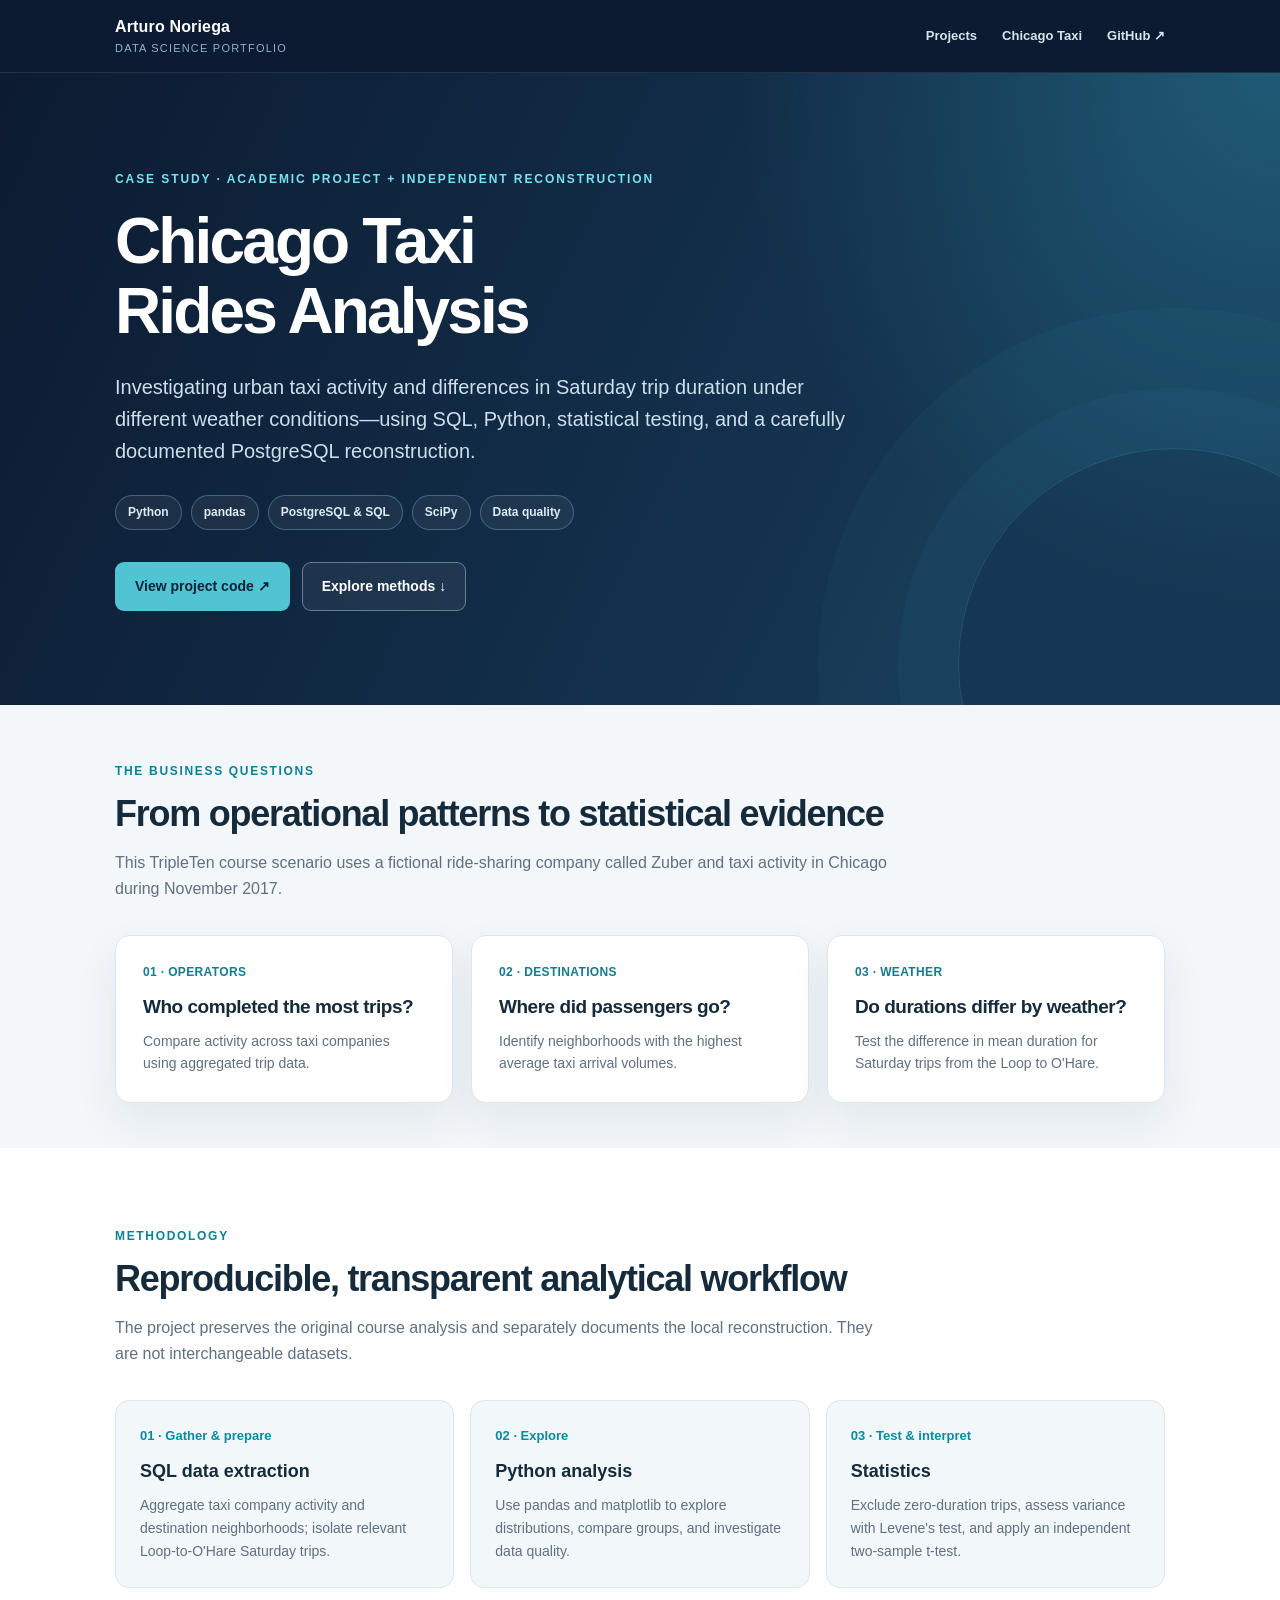
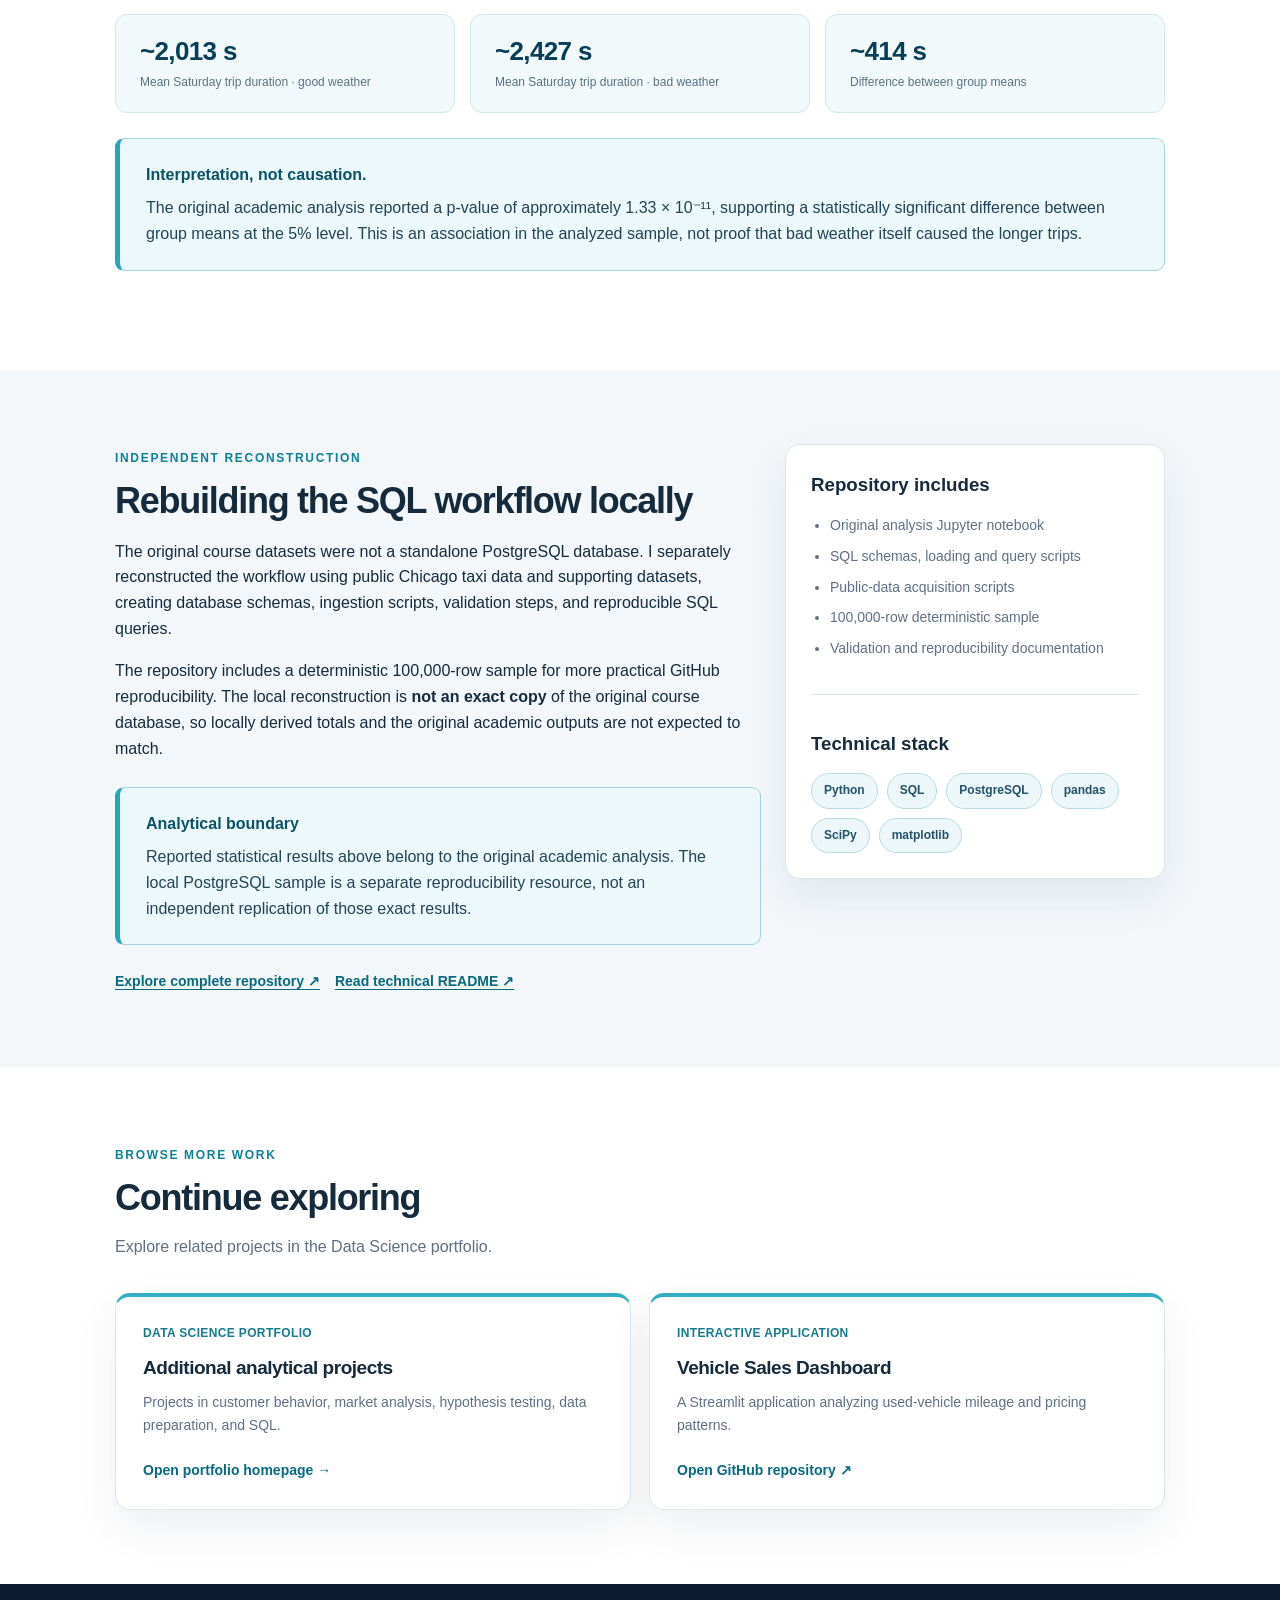
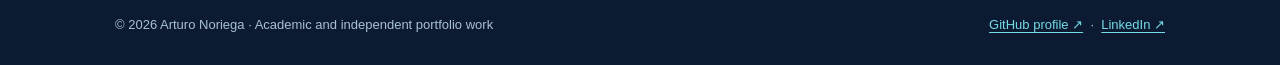
==== docs/chicago-taxi/index.html @ 53fd43b6 "Add GitHub Pages portfolio website" ====
<!doctype html><html lang="en"><head><meta charset="utf-8"><meta name="viewport" content="width=device-width, initial-scale=1"><meta name="theme-color" content="#0c1b31"><meta name="robots" content="index,follow"><meta property="og:type" content="website"><meta property="og:locale" content="en_US"><meta property="og:site_name" content="Data Science Portfolio — Arturo Noriega"><title>Chicago Taxi Rides Analysis | Python, SQL & Statistics</title><meta name="description" content="Chicago taxi analysis exploring weather and trip duration using Python, SQL, PostgreSQL, statistical hypothesis testing, and reproducible data workflows."><link rel="canonical" href="https://arturonov.github.io/data-science-portfolio/chicago-taxi/"><meta property="og:url" content="https://arturonov.github.io/data-science-portfolio/chicago-taxi/"><meta property="og:title" content="Chicago Taxi Rides Analysis | Python, SQL & Statistics"><meta property="og:description" content="SQL and Python analysis of Chicago taxi data, weather and trip duration, plus a documented PostgreSQL reconstruction."><meta property="og:image" content="https://arturonov.github.io/data-science-portfolio/assets/chicago-taxi-social.jpg"><meta name="twitter:card" content="summary_large_image"><link rel="stylesheet" href="../styles.css"></head><body><header class="topbar"><div class="container nav"><a class="brand" href="../">Arturo Noriega<small>Data Science Portfolio</small></a><nav class="navlinks" aria-label="Main navigation"><a href="../">Projects</a><a href="./">Chicago Taxi</a><a href="https://github.com/ArturoNOV" target="_blank" rel="noopener noreferrer">GitHub ↗</a></nav></div></header>
<main><section class="hero"><div class="container"><div class="hero-inner"><span class="eyebrow">Case study · Academic project + independent reconstruction</span><h1>Chicago Taxi<br>Rides Analysis</h1><p>Investigating urban taxi activity and differences in Saturday trip duration under different weather conditions—using SQL, Python, statistical testing, and a carefully documented PostgreSQL reconstruction.</p><div class="pills"><span class="pill">Python</span><span class="pill">pandas</span><span class="pill">PostgreSQL & SQL</span><span class="pill">SciPy</span><span class="pill">Data quality</span></div><div class="actions"><a class="button primary" href="https://github.com/ArturoNOV/data-science-portfolio/tree/main/projects/08-chicago-taxi-rides-analysis" target="_blank" rel="noopener noreferrer">View project code ↗</a><a class="button outline" href="#approach">Explore methods ↓</a></div></div></div></section>
<section class="section tight"><div class="container"><div class="section-head"><span class="kicker">The business questions</span><h2>From operational patterns to statistical evidence</h2><p>This TripleTen course scenario uses a fictional ride-sharing company called Zuber and taxi activity in Chicago during November 2017.</p></div><div class="grid"><article class="card"><span class="meta">01 · Operators</span><h3>Who completed the most trips?</h3><p>Compare activity across taxi companies using aggregated trip data.</p></article><article class="card"><span class="meta">02 · Destinations</span><h3>Where did passengers go?</h3><p>Identify neighborhoods with the highest average taxi arrival volumes.</p></article><article class="card"><span class="meta">03 · Weather</span><h3>Do durations differ by weather?</h3><p>Test the difference in mean duration for Saturday trips from the Loop to O'Hare.</p></article></div></div></section>
<section class="section alternate" id="approach"><div class="container"><div class="section-head"><span class="kicker">Methodology</span><h2>Reproducible, transparent analytical workflow</h2><p>The project preserves the original course analysis and separately documents the local reconstruction. They are not interchangeable datasets.</p></div><div class="timeline"><article class="step"><div class="num">01 · Gather & prepare</div><h3>SQL data extraction</h3><p>Aggregate taxi company activity and destination neighborhoods; isolate relevant Loop-to-O'Hare Saturday trips.</p></article><article class="step"><div class="num">02 · Explore</div><h3>Python analysis</h3><p>Use pandas and matplotlib to explore distributions, compare groups, and investigate data quality.</p></article><article class="step"><div class="num">03 · Test & interpret</div><h3>Statistics</h3><p>Exclude zero-duration trips, assess variance with Levene's test, and apply an independent two-sample t-test.</p></article></div>
<div class="statbar" aria-label="Reported original academic analysis results"><div class="stat"><strong>~2,013 s</strong><span>Mean Saturday trip duration · good weather</span></div><div class="stat"><strong>~2,427 s</strong><span>Mean Saturday trip duration · bad weather</span></div><div class="stat"><strong>~414 s</strong><span>Difference between group means</span></div></div>
<div class="note"><strong>Interpretation, not causation.</strong><p>The original academic analysis reported a p-value of approximately 1.33 × 10⁻¹¹, supporting a statistically significant difference between group means at the 5% level. This is an association in the analyzed sample, not proof that bad weather itself caused the longer trips.</p></div></div></section>
<section class="section"><div class="container"><div class="case-layout"><div><span class="kicker">Independent reconstruction</span><h2>Rebuilding the SQL workflow locally</h2><p>The original course datasets were not a standalone PostgreSQL database. I separately reconstructed the workflow using public Chicago taxi data and supporting datasets, creating database schemas, ingestion scripts, validation steps, and reproducible SQL queries.</p><p>The repository includes a deterministic 100,000-row sample for more practical GitHub reproducibility. The local reconstruction is <strong>not an exact copy</strong> of the original course database, so locally derived totals and the original academic outputs are not expected to match.</p><div class="note"><strong>Analytical boundary</strong><p>Reported statistical results above belong to the original academic analysis. The local PostgreSQL sample is a separate reproducibility resource, not an independent replication of those exact results.</p></div><div class="linkrow"><a href="https://github.com/ArturoNOV/data-science-portfolio/tree/main/projects/08-chicago-taxi-rides-analysis" target="_blank" rel="noopener noreferrer">Explore complete repository ↗</a><a href="https://github.com/ArturoNOV/data-science-portfolio/blob/main/projects/08-chicago-taxi-rides-analysis/README.md" target="_blank" rel="noopener noreferrer">Read technical README ↗</a></div></div><aside class="sidebox"><h3>Repository includes</h3><ul><li>Original analysis Jupyter notebook</li><li>SQL schemas, loading and query scripts</li><li>Public-data acquisition scripts</li><li>100,000-row deterministic sample</li><li>Validation and reproducibility documentation</li></ul><div class="divider"></div><h3>Technical stack</h3><div class="pills"><span class="pill" style="color:#23526a;border-color:#b5dce5;background:#edf7f9">Python</span><span class="pill" style="color:#23526a;border-color:#b5dce5;background:#edf7f9">SQL</span><span class="pill" style="color:#23526a;border-color:#b5dce5;background:#edf7f9">PostgreSQL</span><span class="pill" style="color:#23526a;border-color:#b5dce5;background:#edf7f9">pandas</span><span class="pill" style="color:#23526a;border-color:#b5dce5;background:#edf7f9">SciPy</span><span class="pill" style="color:#23526a;border-color:#b5dce5;background:#edf7f9">matplotlib</span></div></aside></div></div></section>
<section class="section alternate"><div class="container"><div class="section-head"><span class="kicker">Browse more work</span><h2>Continue exploring</h2><p>Explore related projects in the Data Science portfolio.</p></div><div class="grid two"><article class="card feature"><span class="meta">Data Science Portfolio</span><h3>Additional analytical projects</h3><p>Projects in customer behavior, market analysis, hypothesis testing, data preparation, and SQL.</p><a class="go" href="../">Open portfolio homepage →</a></article><article class="card feature"><span class="meta">Interactive application</span><h3>Vehicle Sales Dashboard</h3><p>A Streamlit application analyzing used-vehicle mileage and pricing patterns.</p><a class="go" href="https://github.com/ArturoNOV/project7" target="_blank" rel="noopener noreferrer">Open GitHub repository ↗</a></article></div></div></section>
</main><footer class="footer"><div class="container"><span>© 2026 Arturo Noriega · Academic and independent portfolio work</span><span><a href="https://github.com/ArturoNOV" target="_blank" rel="noopener noreferrer">GitHub profile ↗</a> &nbsp;·&nbsp; <a href="https://www.linkedin.com/in/arturo-noriega-del-valle-4609695/" target="_blank" rel="noopener noreferrer">LinkedIn ↗</a></span></div></footer></body></html>
---- docs/styles.css ----
:root{--navy:#0c1b31;--navy2:#102f4c;--cyan:#4bc8dc;--teal:#258ba1;--bg:#f3f7fa;--surface:#fff;--muted:#5f7082;--text:#152b3c;--line:#dce6ec;--shadow:0 18px 44px rgba(15,46,68,.075)}
*{box-sizing:border-box}html{scroll-behavior:smooth}body{margin:0;font-family:Inter,'Segoe UI',-apple-system,BlinkMacSystemFont,Arial,sans-serif;background:var(--bg);color:var(--text);line-height:1.62}a{color:#086980;text-underline-offset:3px}a:hover{color:#075368}button,a{touch-action:manipulation} .container{max-width:1110px;margin:0 auto;padding:0 30px}
.topbar{background:var(--navy);border-bottom:1px solid rgba(255,255,255,.1);color:white}.nav{min-height:72px;display:flex;justify-content:space-between;align-items:center;gap:20px}.brand{font-weight:750;letter-spacing:.01em;font-size:16px;color:white;text-decoration:none}.brand small{display:block;font-size:11px;font-weight:500;letter-spacing:.11em;color:#8fb4c6;text-transform:uppercase}.navlinks{display:flex;gap:25px;align-items:center;flex-wrap:wrap}.navlinks a{color:#d2e6ee;text-decoration:none;font-size:13px;font-weight:600}.navlinks a:hover{color:#71deee}
.hero{color:white;background:radial-gradient(circle at 100% 0%, rgba(54,173,191,.3),transparent 38%),linear-gradient(115deg,#0c1b31,#153654 75%);position:relative;overflow:hidden}.hero:after{content:"";position:absolute;right:-110px;bottom:-175px;width:430px;height:430px;border:1px solid rgba(85,205,224,.2);border-radius:50%;box-shadow:0 0 0 60px rgba(85,205,224,.04),0 0 0 140px rgba(85,205,224,.035)}.hero .container{padding-top:92px;padding-bottom:94px;position:relative;z-index:1}.hero-inner{max-width:830px}.eyebrow{letter-spacing:.16em;text-transform:uppercase;font-size:12px;font-weight:750;color:#78e1f2;display:inline-block;margin-bottom:18px}.hero h1{font-size:clamp(36px,5vw,64px);line-height:1.09;letter-spacing:-.045em;margin:0 0 24px;font-weight:780}.hero p{font-size:clamp(16px,2vw,20px);line-height:1.6;color:#ccdfec;max-width:740px;margin:0 0 28px}.pills{display:flex;gap:9px;flex-wrap:wrap}.pill{font-size:12px;font-weight:650;padding:7px 12px;border:1px solid rgba(158,219,231,.3);border-radius:100px;color:#d9edf3;background:rgba(255,255,255,.055)}.actions{display:flex;flex-wrap:wrap;gap:12px;margin-top:32px}.button{padding:12px 19px;border-radius:9px;display:inline-flex;align-items:center;justify-content:center;text-decoration:none;font-weight:700;font-size:14px;gap:8px;border:1px solid transparent}.button.primary{background:#50c4d2;color:#092336}.button.primary:hover{background:#85dfec}.button.outline{background:rgba(255,255,255,.06);border-color:rgba(197,234,243,.42);color:white}.button.outline:hover{background:rgba(255,255,255,.13)}
.section{padding:74px 0}.section.tight{padding-top:52px;padding-bottom:45px}.section.alternate{background:white}.section-head{max-width:780px;margin-bottom:33px}.kicker{font-size:12px;color:#0c8196;letter-spacing:.14em;font-weight:800;text-transform:uppercase}.section h2{font-size:clamp(26px,3.4vw,36px);letter-spacing:-.035em;line-height:1.18;margin:10px 0 15px}.section-head p,.lead{font-size:16px;color:var(--muted);margin:0}.grid{display:grid;grid-template-columns:repeat(3,minmax(0,1fr));gap:18px}.grid.two{grid-template-columns:repeat(2,minmax(0,1fr))}.card{background:white;border:1px solid var(--line);border-radius:15px;padding:27px;box-shadow:var(--shadow);display:flex;flex-direction:column;gap:11px}.card h3{margin:0;font-size:19px;line-height:1.32;letter-spacing:-.025em}.card p{margin:0;color:var(--muted);font-size:14px}.card .meta{color:#157b90;font-size:12px;font-weight:800;letter-spacing:.03em;text-transform:uppercase}.card .go{font-size:14px;margin-top:auto;padding-top:12px;font-weight:800;text-decoration:none}.card:focus-within,.card:hover{border-color:#a3dbe5}.card.feature{border-top:4px solid #35aec3}.iconchip{width:49px;height:49px;border-radius:13px;display:grid;place-items:center;color:#066e88;background:#dff5f8;font-size:25px;font-weight:900}.statbar{display:grid;grid-template-columns:repeat(3,minmax(0,1fr));gap:15px;margin-top:26px}.stat{background:#f2f9fb;border:1px solid #d0e8ee;padding:20px 24px;border-radius:12px}.stat strong{display:block;font-size:26px;line-height:1.25;color:#083e57;letter-spacing:-.025em}.stat span{display:block;color:#5a7281;font-size:12px;margin-top:6px}.timeline{display:grid;grid-template-columns:repeat(3,minmax(0,1fr));gap:16px}.step{padding:24px;background:#f2f7f9;border:1px solid var(--line);border-radius:14px;position:relative}.step .num{color:#098aa3;font-weight:850;font-size:13px;margin-bottom:11px}.step h3{margin:0 0 8px;font-size:18px}.step p{margin:0;font-size:14px;color:var(--muted)}.note{padding:23px 26px;border:1px solid #a3d3df;border-left:5px solid #27a5bc;background:#ecf8fa;border-radius:9px;color:#234454;margin:25px 0}.note strong{color:#0a5266}.note p{margin:7px 0 0}.list{padding-left:19px;margin:12px 0}.list li{margin:9px 0}.case-layout{display:grid;grid-template-columns:minmax(0,1.7fr) minmax(230px,1fr);gap:24px}.sidebox{border-radius:15px;border:1px solid var(--line);padding:25px;background:white;align-self:start;box-shadow:var(--shadow)}.sidebox h3{margin:0 0 14px}.sidebox ul{padding-left:19px;color:var(--muted);font-size:14px}.sidebox li{margin:8px 0}.data{background:#0e2842;color:#ecf7fb;padding:22px 25px;border-radius:14px}.data strong{font-size:23px;color:#71dbe8}.data p{margin:7px 0 0;font-size:14px;color:#c0d9e7}.footer{background:#0c1b31;color:#a9c1d1;padding:30px 0;font-size:13px}.footer .container{display:flex;gap:20px;justify-content:space-between;align-items:center;flex-wrap:wrap}.footer a{color:#75dbe8}.subtle{font-size:13px;color:#61778a}.split{display:grid;grid-template-columns:1fr 1fr;gap:25px}.plain{padding:0;margin:0}.plain li{margin:10px 0}.micro{font-size:12px;color:#5c7485}.linkrow{display:flex;flex-wrap:wrap;gap:15px;margin-top:12px}.linkrow a{font-size:14px;font-weight:750}.divider{height:1px;background:var(--line);margin:34px 0}
@media(max-width:780px){.container{padding:0 20px}.hero .container{padding-top:67px;padding-bottom:73px}.grid,.grid.two,.timeline,.statbar,.case-layout,.split{grid-template-columns:1fr}.nav{padding-top:14px;padding-bottom:16px;align-items:flex-start}.navlinks{gap:14px}.section{padding:52px 0}.hero h1{letter-spacing:-.03em}.card{padding:23px}.stat{padding:17px 22px}}@media(max-width:410px){.brand{font-size:14px}.navlinks a{font-size:12px}.button{width:100%}}
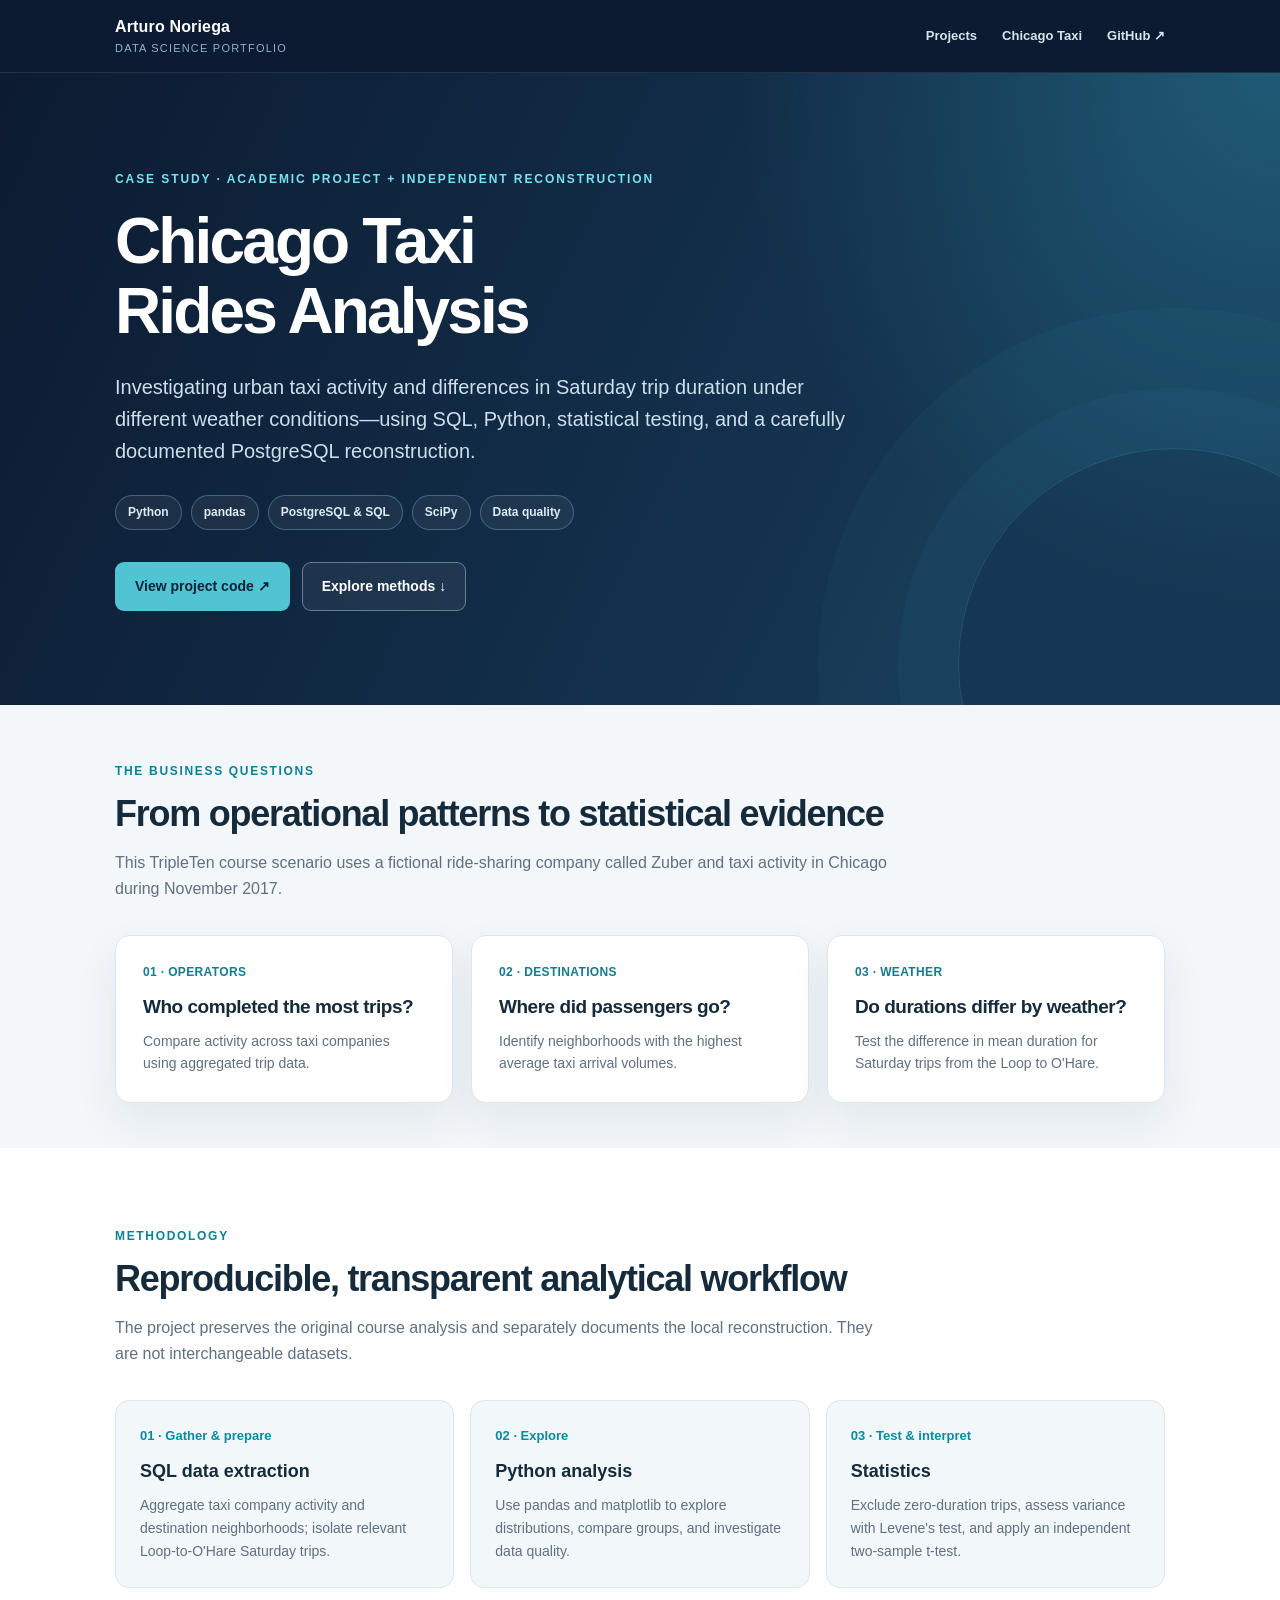
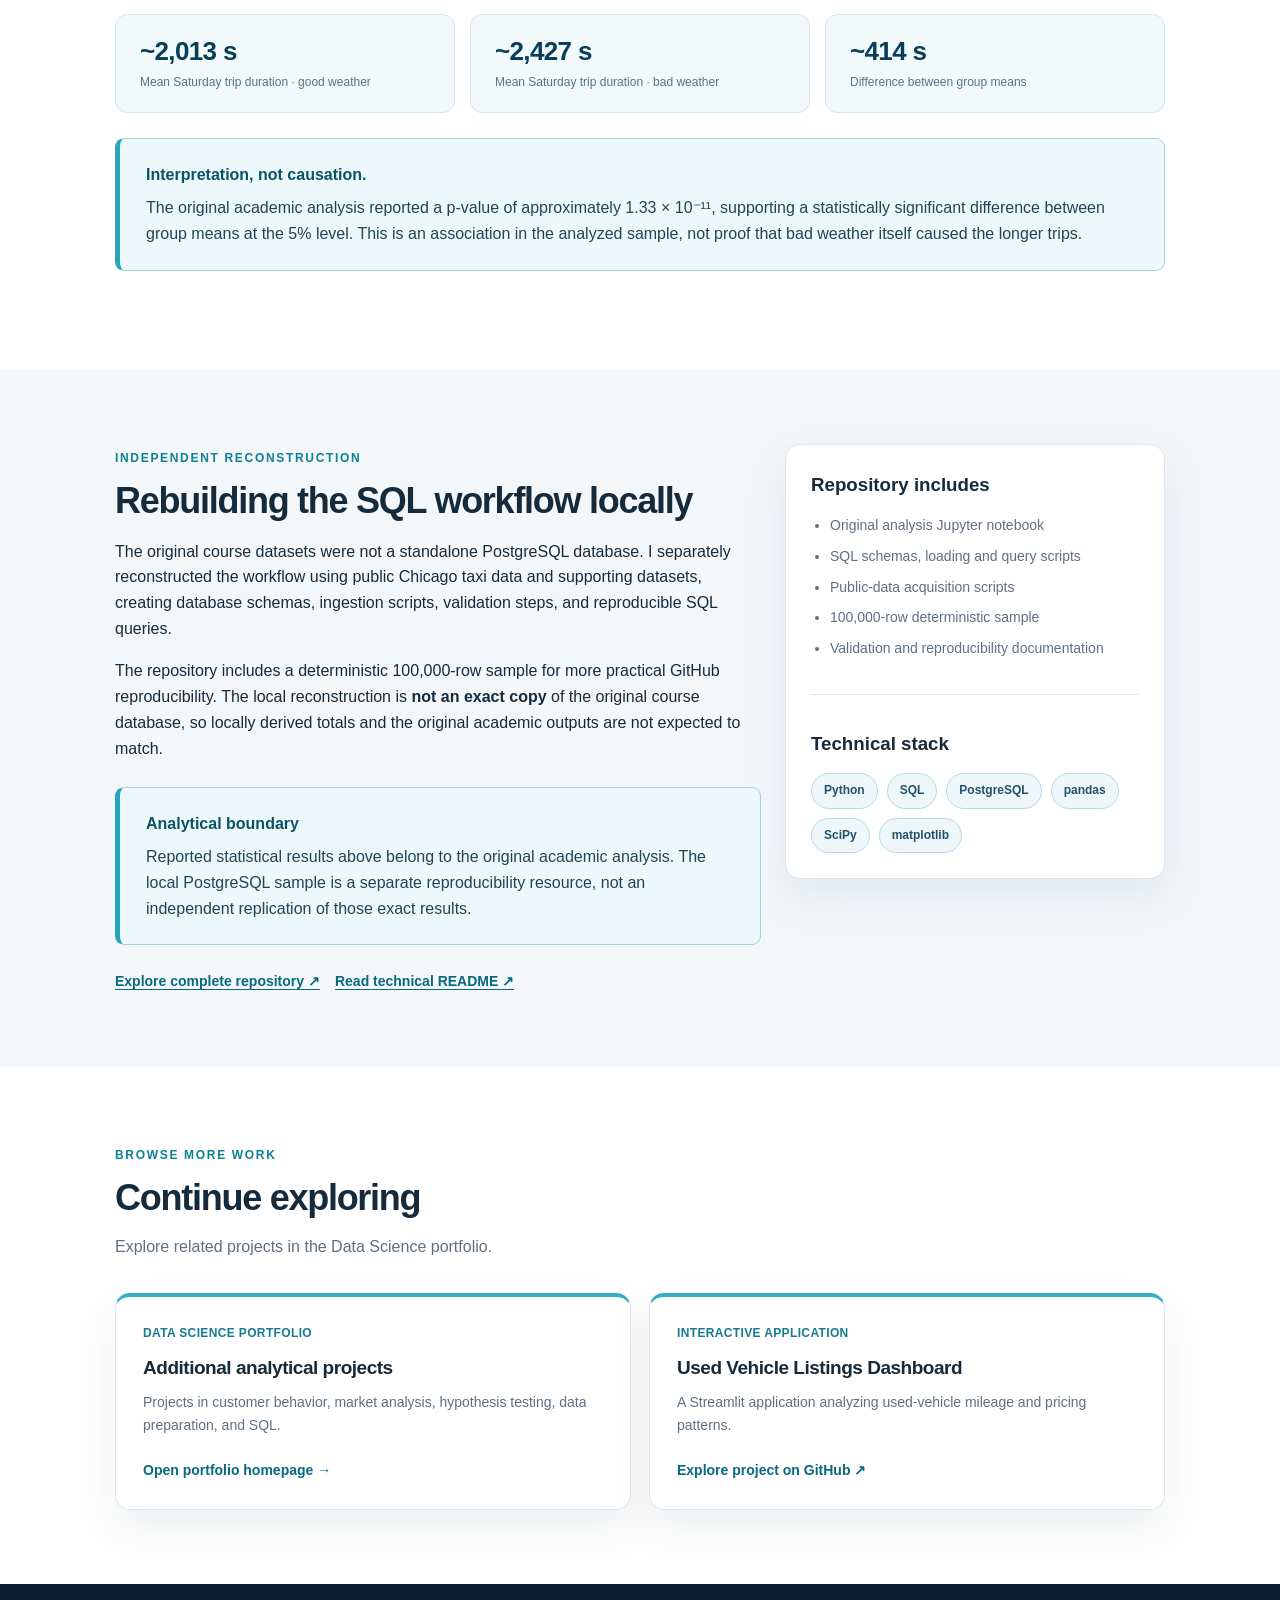
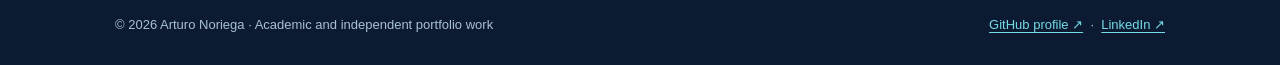
==== commit f364a71e: "Update portfolio links for renamed vehicle dashboard" ====
--- a/docs/chicago-taxi/index.html
+++ b/docs/chicago-taxi/index.html
@@ -5,5 +5,5 @@
 <div class="statbar" aria-label="Reported original academic analysis results"><div class="stat"><strong>~2,013 s</strong><span>Mean Saturday trip duration · good weather</span></div><div class="stat"><strong>~2,427 s</strong><span>Mean Saturday trip duration · bad weather</span></div><div class="stat"><strong>~414 s</strong><span>Difference between group means</span></div></div>
 <div class="note"><strong>Interpretation, not causation.</strong><p>The original academic analysis reported a p-value of approximately 1.33 × 10⁻¹¹, supporting a statistically significant difference between group means at the 5% level. This is an association in the analyzed sample, not proof that bad weather itself caused the longer trips.</p></div></div></section>
 <section class="section"><div class="container"><div class="case-layout"><div><span class="kicker">Independent reconstruction</span><h2>Rebuilding the SQL workflow locally</h2><p>The original course datasets were not a standalone PostgreSQL database. I separately reconstructed the workflow using public Chicago taxi data and supporting datasets, creating database schemas, ingestion scripts, validation steps, and reproducible SQL queries.</p><p>The repository includes a deterministic 100,000-row sample for more practical GitHub reproducibility. The local reconstruction is <strong>not an exact copy</strong> of the original course database, so locally derived totals and the original academic outputs are not expected to match.</p><div class="note"><strong>Analytical boundary</strong><p>Reported statistical results above belong to the original academic analysis. The local PostgreSQL sample is a separate reproducibility resource, not an independent replication of those exact results.</p></div><div class="linkrow"><a href="https://github.com/ArturoNOV/data-science-portfolio/tree/main/projects/08-chicago-taxi-rides-analysis" target="_blank" rel="noopener noreferrer">Explore complete repository ↗</a><a href="https://github.com/ArturoNOV/data-science-portfolio/blob/main/projects/08-chicago-taxi-rides-analysis/README.md" target="_blank" rel="noopener noreferrer">Read technical README ↗</a></div></div><aside class="sidebox"><h3>Repository includes</h3><ul><li>Original analysis Jupyter notebook</li><li>SQL schemas, loading and query scripts</li><li>Public-data acquisition scripts</li><li>100,000-row deterministic sample</li><li>Validation and reproducibility documentation</li></ul><div class="divider"></div><h3>Technical stack</h3><div class="pills"><span class="pill" style="color:#23526a;border-color:#b5dce5;background:#edf7f9">Python</span><span class="pill" style="color:#23526a;border-color:#b5dce5;background:#edf7f9">SQL</span><span class="pill" style="color:#23526a;border-color:#b5dce5;background:#edf7f9">PostgreSQL</span><span class="pill" style="color:#23526a;border-color:#b5dce5;background:#edf7f9">pandas</span><span class="pill" style="color:#23526a;border-color:#b5dce5;background:#edf7f9">SciPy</span><span class="pill" style="color:#23526a;border-color:#b5dce5;background:#edf7f9">matplotlib</span></div></aside></div></div></section>
-<section class="section alternate"><div class="container"><div class="section-head"><span class="kicker">Browse more work</span><h2>Continue exploring</h2><p>Explore related projects in the Data Science portfolio.</p></div><div class="grid two"><article class="card feature"><span class="meta">Data Science Portfolio</span><h3>Additional analytical projects</h3><p>Projects in customer behavior, market analysis, hypothesis testing, data preparation, and SQL.</p><a class="go" href="../">Open portfolio homepage →</a></article><article class="card feature"><span class="meta">Interactive application</span><h3>Vehicle Sales Dashboard</h3><p>A Streamlit application analyzing used-vehicle mileage and pricing patterns.</p><a class="go" href="https://github.com/ArturoNOV/project7" target="_blank" rel="noopener noreferrer">Open GitHub repository ↗</a></article></div></div></section>
+<section class="section alternate"><div class="container"><div class="section-head"><span class="kicker">Browse more work</span><h2>Continue exploring</h2><p>Explore related projects in the Data Science portfolio.</p></div><div class="grid two"><article class="card feature"><span class="meta">Data Science Portfolio</span><h3>Additional analytical projects</h3><p>Projects in customer behavior, market analysis, hypothesis testing, data preparation, and SQL.</p><a class="go" href="../">Open portfolio homepage →</a></article><article class="card feature"><span class="meta">Interactive application</span><h3>Used Vehicle Listings Dashboard</h3><p>A Streamlit application analyzing used-vehicle mileage and pricing patterns.</p><a class="go" href="https://github.com/ArturoNOV/data-science-portfolio/tree/main/projects/07-used-vehicle-listings-dashboard" target="_blank" rel="noopener noreferrer">Explore project on GitHub ↗</a></article></div></div></section>
 </main><footer class="footer"><div class="container"><span>© 2026 Arturo Noriega · Academic and independent portfolio work</span><span><a href="https://github.com/ArturoNOV" target="_blank" rel="noopener noreferrer">GitHub profile ↗</a> &nbsp;·&nbsp; <a href="https://www.linkedin.com/in/arturo-noriega-del-valle-4609695/" target="_blank" rel="noopener noreferrer">LinkedIn ↗</a></span></div></footer></body></html>
